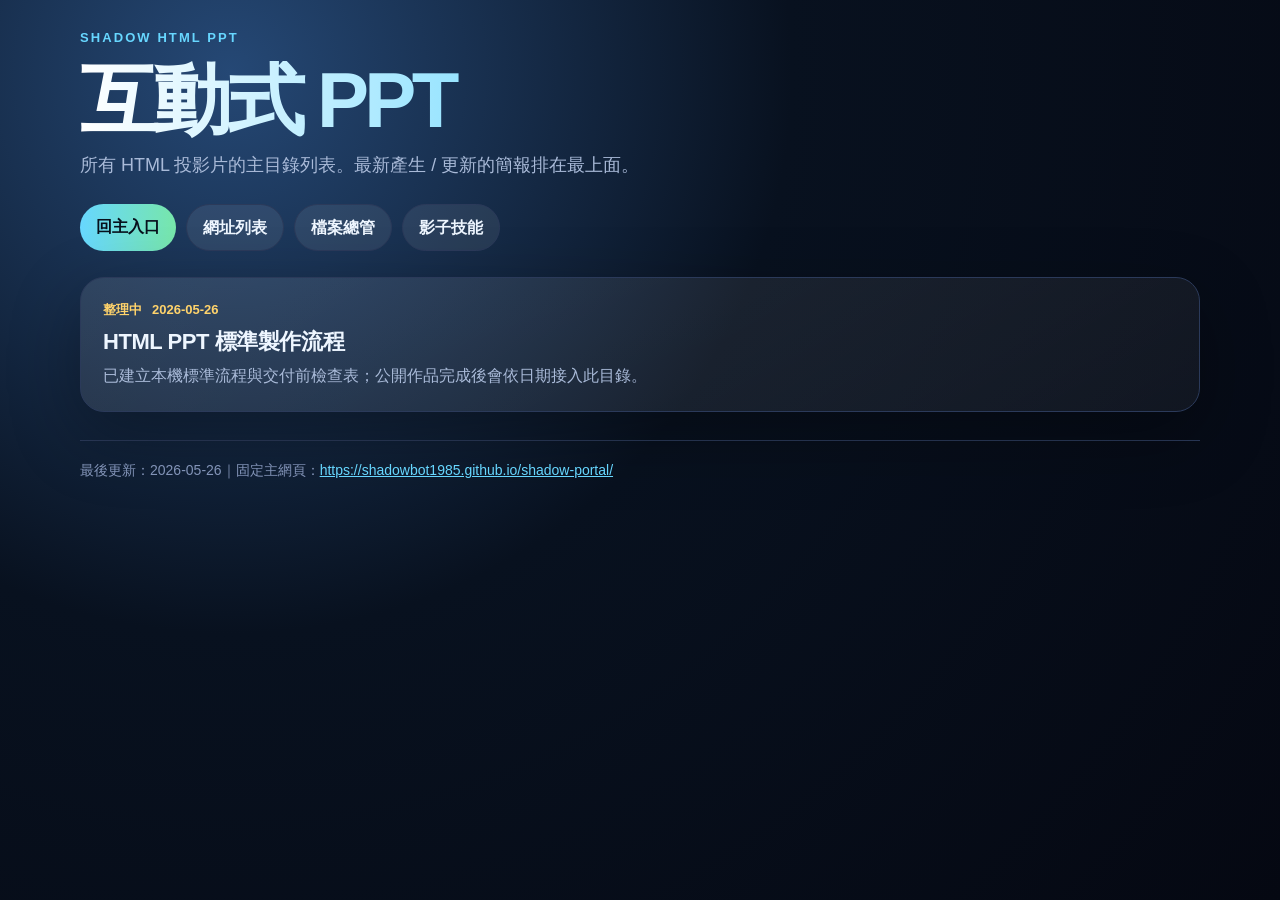
==== ppt-catalog/index.html @ f0139bc7 "Align portal routes with working template" ====
<!doctype html><html lang="zh-Hant"><head><meta charset="utf-8"/><meta name="viewport" content="width=device-width, initial-scale=1"/><title>影子 HTML PPT</title><link rel="stylesheet" href="../style.css"/></head><body><main class="wrap"><section class="hero"><div class="eyebrow">Shadow HTML PPT</div><h1 class="title">互動式 PPT</h1><p class="lead">所有 HTML 投影片的主目錄列表。最新產生 / 更新的簡報排在最上面。</p><div class="nav"><a class="pill" href="../">回主入口</a><a class="pill secondary" href="../websites.html">網址列表</a><a class="pill secondary" href="../file-manager.html">檔案總管</a><a class="pill secondary" href="../shadow-skills.html">影子技能</a></div></section><section class="list">
<article class="item"><div class="meta"><span>整理中</span><span>2026-05-26</span></div><h2>HTML PPT 標準製作流程</h2><p>已建立本機標準流程與交付前檢查表；公開作品完成後會依日期接入此目錄。</p></article>
</section><div class="footer">最後更新：2026-05-26｜固定主網頁：<a href="https://shadowbot1985.github.io/shadow-portal/">https://shadowbot1985.github.io/shadow-portal/</a></div></main></body></html>
---- style.css ----
:root{--bg:#08111f;--panel:#101b31;--card:#16233d;--text:#eef6ff;--muted:#a9bad8;--line:#2b3a5a;--accent:#67d7ff;--accent2:#9d7bff;--good:#77e6aa;--gold:#ffd36b;--danger:#ff8fa3}*{box-sizing:border-box}body{margin:0;min-height:100vh;font-family:-apple-system,BlinkMacSystemFont,"Segoe UI",Roboto,"Noto Sans TC",sans-serif;background:radial-gradient(circle at 18% 8%,#254875 0,#08111f 42%,#050812 100%);color:var(--text);padding:28px;line-height:1.6}.wrap{width:min(1120px,100%);margin:0 auto}.eyebrow{color:var(--accent);font-size:13px;font-weight:800;letter-spacing:.16em;text-transform:uppercase}.title{font-size:clamp(38px,7vw,78px);letter-spacing:-.06em;line-height:1;margin:12px 0;background:linear-gradient(90deg,#fff,var(--accent),var(--gold));-webkit-background-clip:text;background-clip:text;color:transparent}.lead{max-width:820px;color:var(--muted);font-size:18px;margin:0}.nav{display:flex;gap:10px;flex-wrap:wrap;margin:24px 0}.pill,.btn{color:#07101c;background:linear-gradient(90deg,var(--accent),var(--good));display:inline-flex;border-radius:999px;padding:10px 16px;font-weight:900;text-decoration:none}.pill.secondary{background:rgba(255,255,255,.08);color:var(--text);border:1px solid var(--line)}.grid{display:grid;grid-template-columns:repeat(2,minmax(0,1fr));gap:22px;margin-top:34px}.card,.item{border:1px solid var(--line);border-radius:32px;background:linear-gradient(150deg,rgba(255,255,255,.10),rgba(255,255,255,.045));padding:28px;text-decoration:none;color:var(--text);box-shadow:0 24px 70px rgba(0,0,0,.32)}a.card{min-height:260px;display:flex;flex-direction:column;justify-content:space-between;transition:transform .18s ease,border-color .18s ease,background .18s ease}a.card:hover{transform:translateY(-5px);border-color:rgba(103,215,255,.75);background:linear-gradient(150deg,rgba(103,215,255,.16),rgba(157,123,255,.08))}.icon{width:64px;height:64px;border-radius:22px;display:grid;place-items:center;font-size:34px;background:linear-gradient(135deg,var(--accent),var(--accent2));box-shadow:0 12px 34px rgba(103,215,255,.22)}h2{font-size:30px;margin:26px 0 8px;line-height:1.2}.card p,.item p{color:var(--muted);margin:0}.go{margin-top:24px;color:#07101c;background:linear-gradient(90deg,var(--accent),var(--good));display:inline-flex;align-self:flex-start;border-radius:999px;padding:10px 16px;font-weight:900}.list{display:grid;gap:14px;margin-top:26px}.item{border-radius:24px;padding:22px}.item h2{font-size:22px;margin:0 0 8px;letter-spacing:-.02em}.meta{display:flex;gap:10px;flex-wrap:wrap;color:var(--gold);font-size:13px;font-weight:800;margin-bottom:8px}.item a{color:var(--accent);overflow-wrap:anywhere}.small{font-size:13px;color:#8394b8;margin-top:10px}.footer{margin-top:28px;color:#8394b8;font-size:14px;border-top:1px solid var(--line);padding-top:18px}.footer a{color:var(--accent)}@media (max-width:760px){body{padding:20px}.grid{grid-template-columns:1fr}a.card{min-height:220px}h2{font-size:26px}}
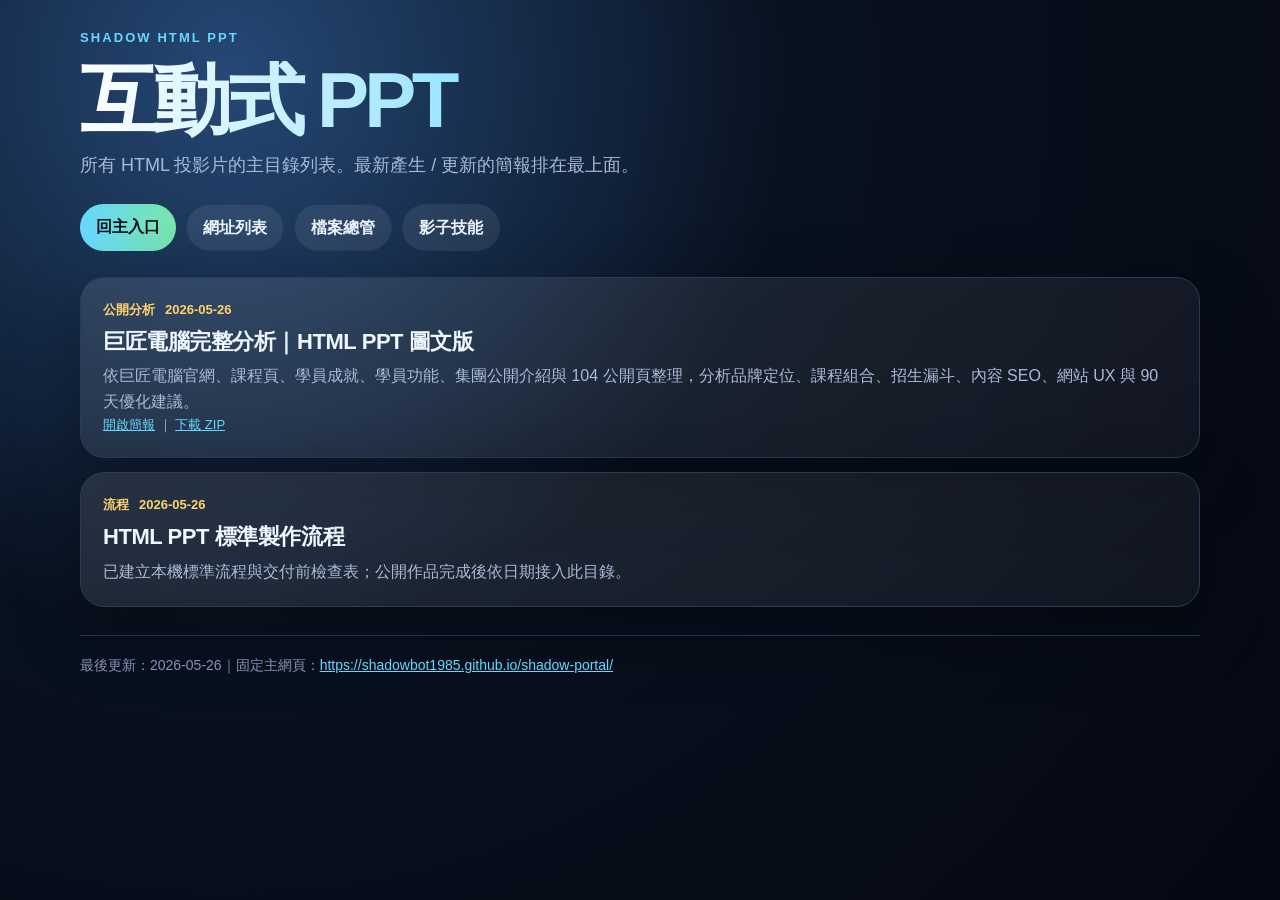
==== commit a3b68f60: "Add PCSchool analysis HTML PPT" ====
--- a/ppt-catalog/index.html
+++ b/ppt-catalog/index.html
@@ -1,3 +1,4 @@
 <!doctype html><html lang="zh-Hant"><head><meta charset="utf-8"/><meta name="viewport" content="width=device-width, initial-scale=1"/><title>影子 HTML PPT</title><link rel="stylesheet" href="../style.css"/></head><body><main class="wrap"><section class="hero"><div class="eyebrow">Shadow HTML PPT</div><h1 class="title">互動式 PPT</h1><p class="lead">所有 HTML 投影片的主目錄列表。最新產生 / 更新的簡報排在最上面。</p><div class="nav"><a class="pill" href="../">回主入口</a><a class="pill secondary" href="../websites.html">網址列表</a><a class="pill secondary" href="../file-manager.html">檔案總管</a><a class="pill secondary" href="../shadow-skills.html">影子技能</a></div></section><section class="list">
-<article class="item"><div class="meta"><span>整理中</span><span>2026-05-26</span></div><h2>HTML PPT 標準製作流程</h2><p>已建立本機標準流程與交付前檢查表；公開作品完成後會依日期接入此目錄。</p></article>
+<article class="item"><div class="meta"><span>公開分析</span><span>2026-05-26</span></div><h2>巨匠電腦完整分析｜HTML PPT 圖文版</h2><p>依巨匠電腦官網、課程頁、學員成就、學員功能、集團公開介紹與 104 公開頁整理，分析品牌定位、課程組合、招生漏斗、內容 SEO、網站 UX 與 90 天優化建議。</p><p class="small"><a href="./pcschool-analysis/">開啟簡報</a> ｜ <a href="https://drive.google.com/open?id=1v2HPYc5zmQ432enmFFgIwRPtdzl7knt0">下載 ZIP</a></p></article>
+<article class="item"><div class="meta"><span>流程</span><span>2026-05-26</span></div><h2>HTML PPT 標準製作流程</h2><p>已建立本機標準流程與交付前檢查表；公開作品完成後依日期接入此目錄。</p></article>
 </section><div class="footer">最後更新：2026-05-26｜固定主網頁：<a href="https://shadowbot1985.github.io/shadow-portal/">https://shadowbot1985.github.io/shadow-portal/</a></div></main></body></html>
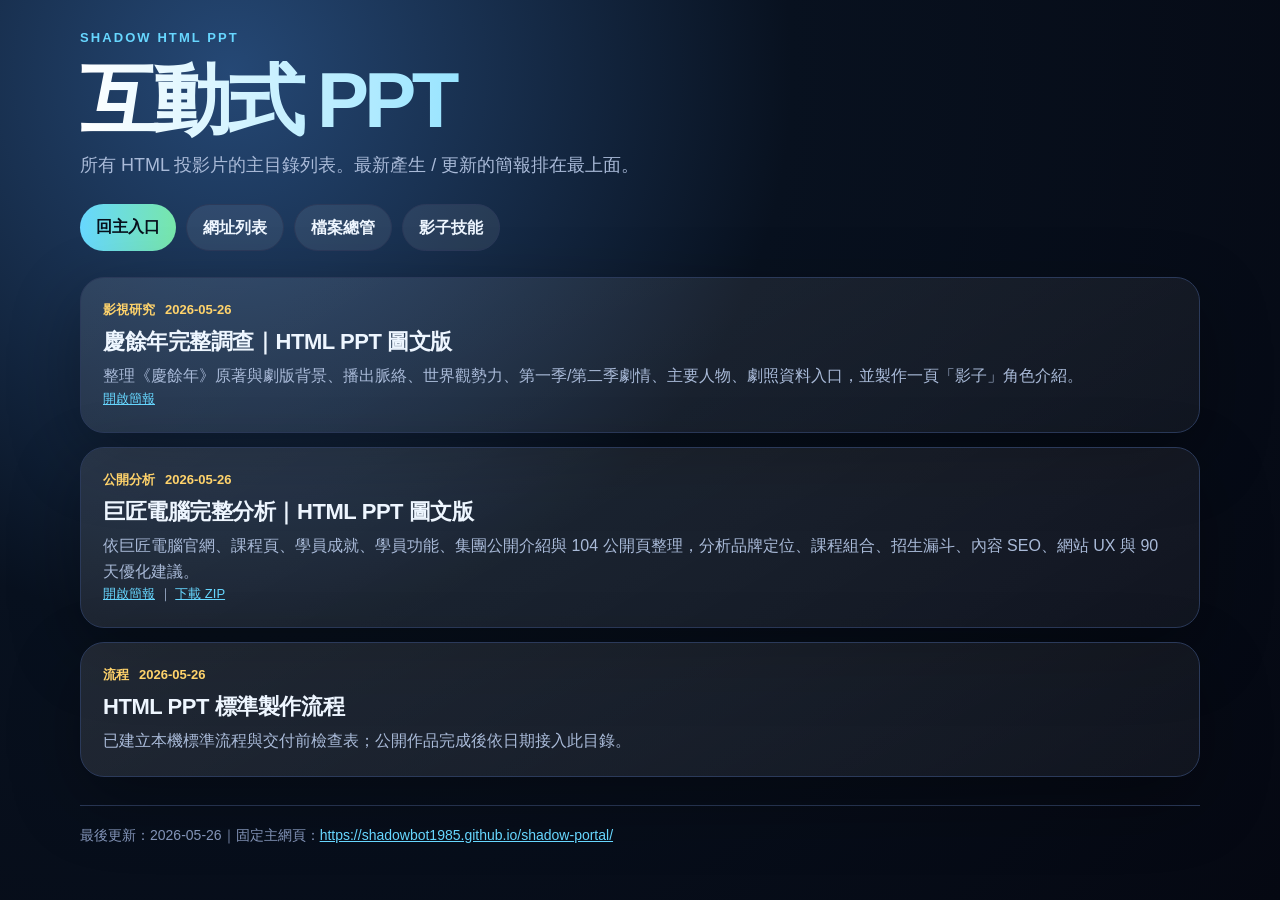
==== commit 024b21ca: "Add Joy of Life research deck" ====
--- a/ppt-catalog/index.html
+++ b/ppt-catalog/index.html
@@ -1,4 +1,5 @@
 <!doctype html><html lang="zh-Hant"><head><meta charset="utf-8"/><meta name="viewport" content="width=device-width, initial-scale=1"/><title>影子 HTML PPT</title><link rel="stylesheet" href="../style.css"/></head><body><main class="wrap"><section class="hero"><div class="eyebrow">Shadow HTML PPT</div><h1 class="title">互動式 PPT</h1><p class="lead">所有 HTML 投影片的主目錄列表。最新產生 / 更新的簡報排在最上面。</p><div class="nav"><a class="pill" href="../">回主入口</a><a class="pill secondary" href="../websites.html">網址列表</a><a class="pill secondary" href="../file-manager.html">檔案總管</a><a class="pill secondary" href="../shadow-skills.html">影子技能</a></div></section><section class="list">
+<article class="item"><div class="meta"><span>影視研究</span><span>2026-05-26</span></div><h2>慶餘年完整調查｜HTML PPT 圖文版</h2><p>整理《慶餘年》原著與劇版背景、播出脈絡、世界觀勢力、第一季/第二季劇情、主要人物、劇照資料入口，並製作一頁「影子」角色介紹。</p><p class="small"><a href="./joy-of-life-research/">開啟簡報</a></p></article>
 <article class="item"><div class="meta"><span>公開分析</span><span>2026-05-26</span></div><h2>巨匠電腦完整分析｜HTML PPT 圖文版</h2><p>依巨匠電腦官網、課程頁、學員成就、學員功能、集團公開介紹與 104 公開頁整理，分析品牌定位、課程組合、招生漏斗、內容 SEO、網站 UX 與 90 天優化建議。</p><p class="small"><a href="./pcschool-analysis/">開啟簡報</a> ｜ <a href="https://drive.google.com/open?id=1v2HPYc5zmQ432enmFFgIwRPtdzl7knt0">下載 ZIP</a></p></article>
 <article class="item"><div class="meta"><span>流程</span><span>2026-05-26</span></div><h2>HTML PPT 標準製作流程</h2><p>已建立本機標準流程與交付前檢查表；公開作品完成後依日期接入此目錄。</p></article>
 </section><div class="footer">最後更新：2026-05-26｜固定主網頁：<a href="https://shadowbot1985.github.io/shadow-portal/">https://shadowbot1985.github.io/shadow-portal/</a></div></main></body></html>
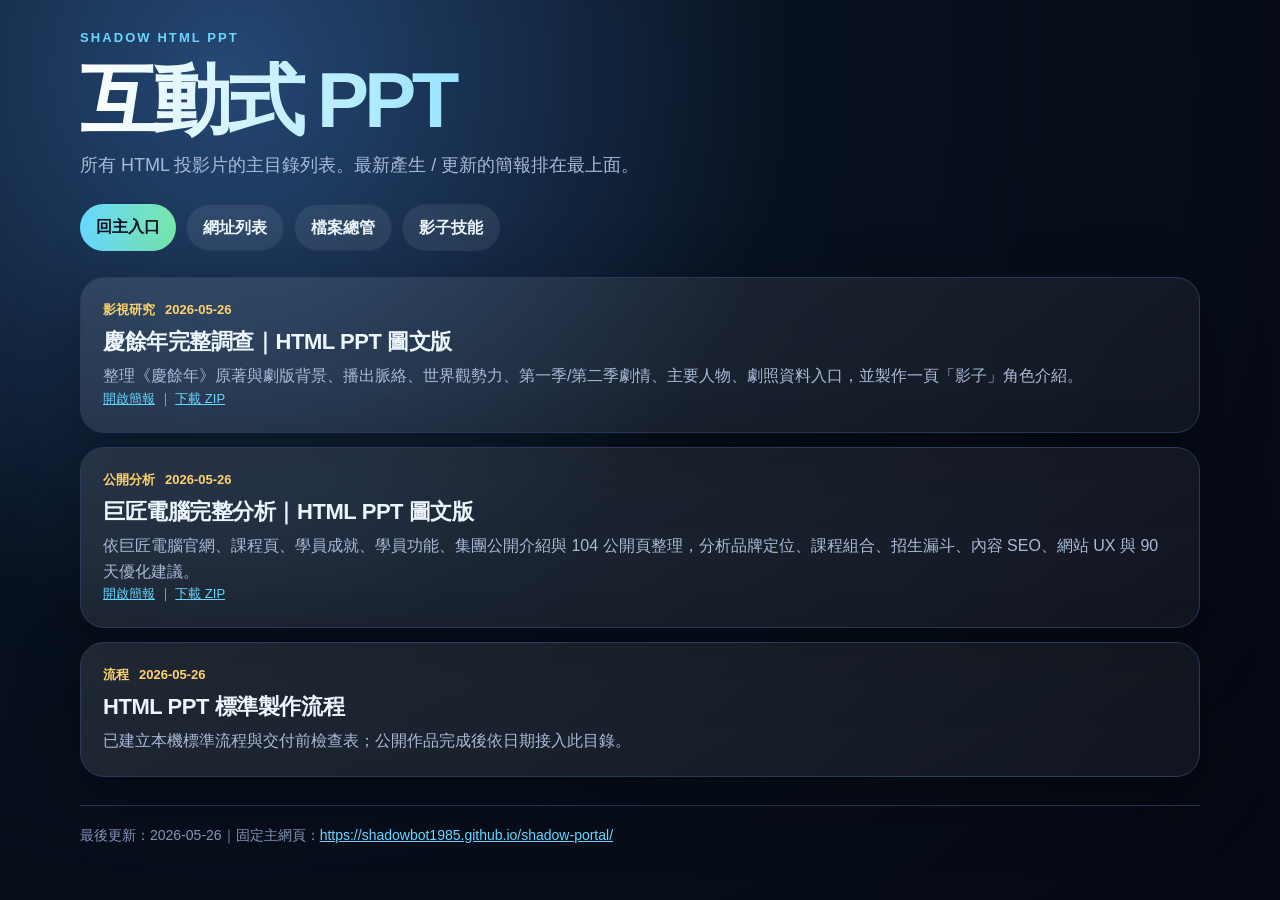
==== commit e28eb0e1: "Add Joy of Life deck zip download" ====
--- a/ppt-catalog/index.html
+++ b/ppt-catalog/index.html
@@ -1,5 +1,5 @@
 <!doctype html><html lang="zh-Hant"><head><meta charset="utf-8"/><meta name="viewport" content="width=device-width, initial-scale=1"/><title>影子 HTML PPT</title><link rel="stylesheet" href="../style.css"/></head><body><main class="wrap"><section class="hero"><div class="eyebrow">Shadow HTML PPT</div><h1 class="title">互動式 PPT</h1><p class="lead">所有 HTML 投影片的主目錄列表。最新產生 / 更新的簡報排在最上面。</p><div class="nav"><a class="pill" href="../">回主入口</a><a class="pill secondary" href="../websites.html">網址列表</a><a class="pill secondary" href="../file-manager.html">檔案總管</a><a class="pill secondary" href="../shadow-skills.html">影子技能</a></div></section><section class="list">
-<article class="item"><div class="meta"><span>影視研究</span><span>2026-05-26</span></div><h2>慶餘年完整調查｜HTML PPT 圖文版</h2><p>整理《慶餘年》原著與劇版背景、播出脈絡、世界觀勢力、第一季/第二季劇情、主要人物、劇照資料入口，並製作一頁「影子」角色介紹。</p><p class="small"><a href="./joy-of-life-research/">開啟簡報</a></p></article>
+<article class="item"><div class="meta"><span>影視研究</span><span>2026-05-26</span></div><h2>慶餘年完整調查｜HTML PPT 圖文版</h2><p>整理《慶餘年》原著與劇版背景、播出脈絡、世界觀勢力、第一季/第二季劇情、主要人物、劇照資料入口，並製作一頁「影子」角色介紹。</p><p class="small"><a href="./joy-of-life-research/index.html">開啟簡報</a> ｜ <a href="../joy-of-life-research-html-ppt.zip" download>下載 ZIP</a></p></article>
 <article class="item"><div class="meta"><span>公開分析</span><span>2026-05-26</span></div><h2>巨匠電腦完整分析｜HTML PPT 圖文版</h2><p>依巨匠電腦官網、課程頁、學員成就、學員功能、集團公開介紹與 104 公開頁整理，分析品牌定位、課程組合、招生漏斗、內容 SEO、網站 UX 與 90 天優化建議。</p><p class="small"><a href="./pcschool-analysis/">開啟簡報</a> ｜ <a href="https://drive.google.com/open?id=1v2HPYc5zmQ432enmFFgIwRPtdzl7knt0">下載 ZIP</a></p></article>
 <article class="item"><div class="meta"><span>流程</span><span>2026-05-26</span></div><h2>HTML PPT 標準製作流程</h2><p>已建立本機標準流程與交付前檢查表；公開作品完成後依日期接入此目錄。</p></article>
 </section><div class="footer">最後更新：2026-05-26｜固定主網頁：<a href="https://shadowbot1985.github.io/shadow-portal/">https://shadowbot1985.github.io/shadow-portal/</a></div></main></body></html>
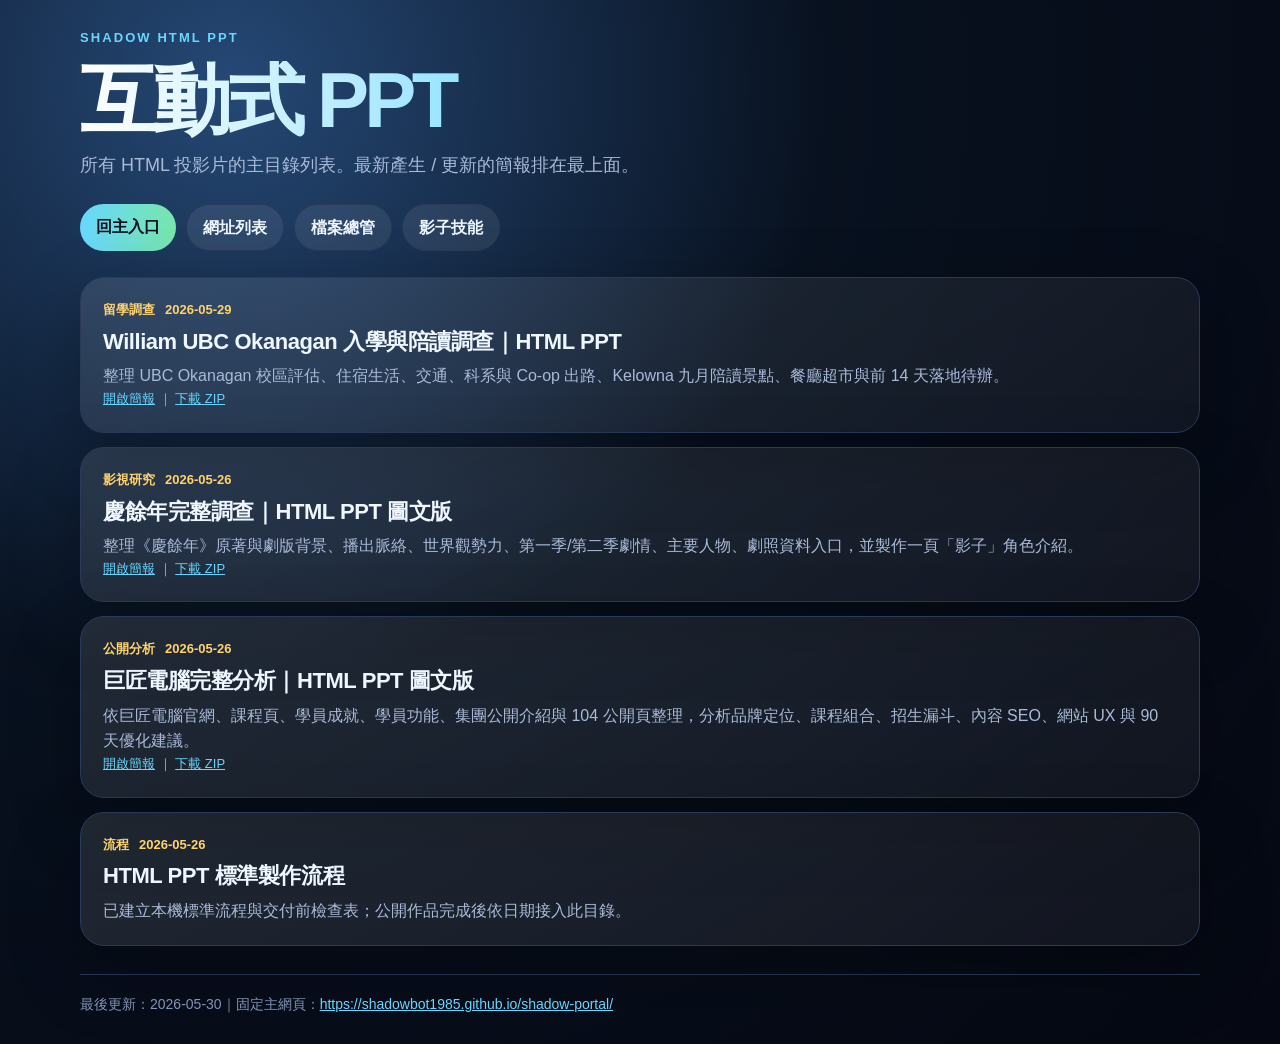
==== commit df006d72: "Add William UBCO HTML PPT" ====
--- a/ppt-catalog/index.html
+++ b/ppt-catalog/index.html
@@ -1,5 +1,6 @@
 <!doctype html><html lang="zh-Hant"><head><meta charset="utf-8"/><meta name="viewport" content="width=device-width, initial-scale=1"/><title>影子 HTML PPT</title><link rel="stylesheet" href="../style.css"/></head><body><main class="wrap"><section class="hero"><div class="eyebrow">Shadow HTML PPT</div><h1 class="title">互動式 PPT</h1><p class="lead">所有 HTML 投影片的主目錄列表。最新產生 / 更新的簡報排在最上面。</p><div class="nav"><a class="pill" href="../">回主入口</a><a class="pill secondary" href="../websites.html">網址列表</a><a class="pill secondary" href="../file-manager.html">檔案總管</a><a class="pill secondary" href="../shadow-skills.html">影子技能</a></div></section><section class="list">
+<article class="item"><div class="meta"><span>留學調查</span><span>2026-05-29</span></div><h2>William UBC Okanagan 入學與陪讀調查｜HTML PPT</h2><p>整理 UBC Okanagan 校區評估、住宿生活、交通、科系與 Co-op 出路、Kelowna 九月陪讀景點、餐廳超市與前 14 天落地待辦。</p><p class="small"><a href="./ubco-william-guide/">開啟簡報</a> ｜ <a href="../ubco-william-guide-html-ppt.zip" download>下載 ZIP</a></p></article>
 <article class="item"><div class="meta"><span>影視研究</span><span>2026-05-26</span></div><h2>慶餘年完整調查｜HTML PPT 圖文版</h2><p>整理《慶餘年》原著與劇版背景、播出脈絡、世界觀勢力、第一季/第二季劇情、主要人物、劇照資料入口，並製作一頁「影子」角色介紹。</p><p class="small"><a href="./joy-of-life-research/index.html">開啟簡報</a> ｜ <a href="../joy-of-life-research-html-ppt.zip" download>下載 ZIP</a></p></article>
 <article class="item"><div class="meta"><span>公開分析</span><span>2026-05-26</span></div><h2>巨匠電腦完整分析｜HTML PPT 圖文版</h2><p>依巨匠電腦官網、課程頁、學員成就、學員功能、集團公開介紹與 104 公開頁整理，分析品牌定位、課程組合、招生漏斗、內容 SEO、網站 UX 與 90 天優化建議。</p><p class="small"><a href="./pcschool-analysis/">開啟簡報</a> ｜ <a href="https://drive.google.com/open?id=1v2HPYc5zmQ432enmFFgIwRPtdzl7knt0">下載 ZIP</a></p></article>
 <article class="item"><div class="meta"><span>流程</span><span>2026-05-26</span></div><h2>HTML PPT 標準製作流程</h2><p>已建立本機標準流程與交付前檢查表；公開作品完成後依日期接入此目錄。</p></article>
-</section><div class="footer">最後更新：2026-05-26｜固定主網頁：<a href="https://shadowbot1985.github.io/shadow-portal/">https://shadowbot1985.github.io/shadow-portal/</a></div></main></body></html>
+</section><div class="footer">最後更新：2026-05-30｜固定主網頁：<a href="https://shadowbot1985.github.io/shadow-portal/">https://shadowbot1985.github.io/shadow-portal/</a></div></main></body></html>
